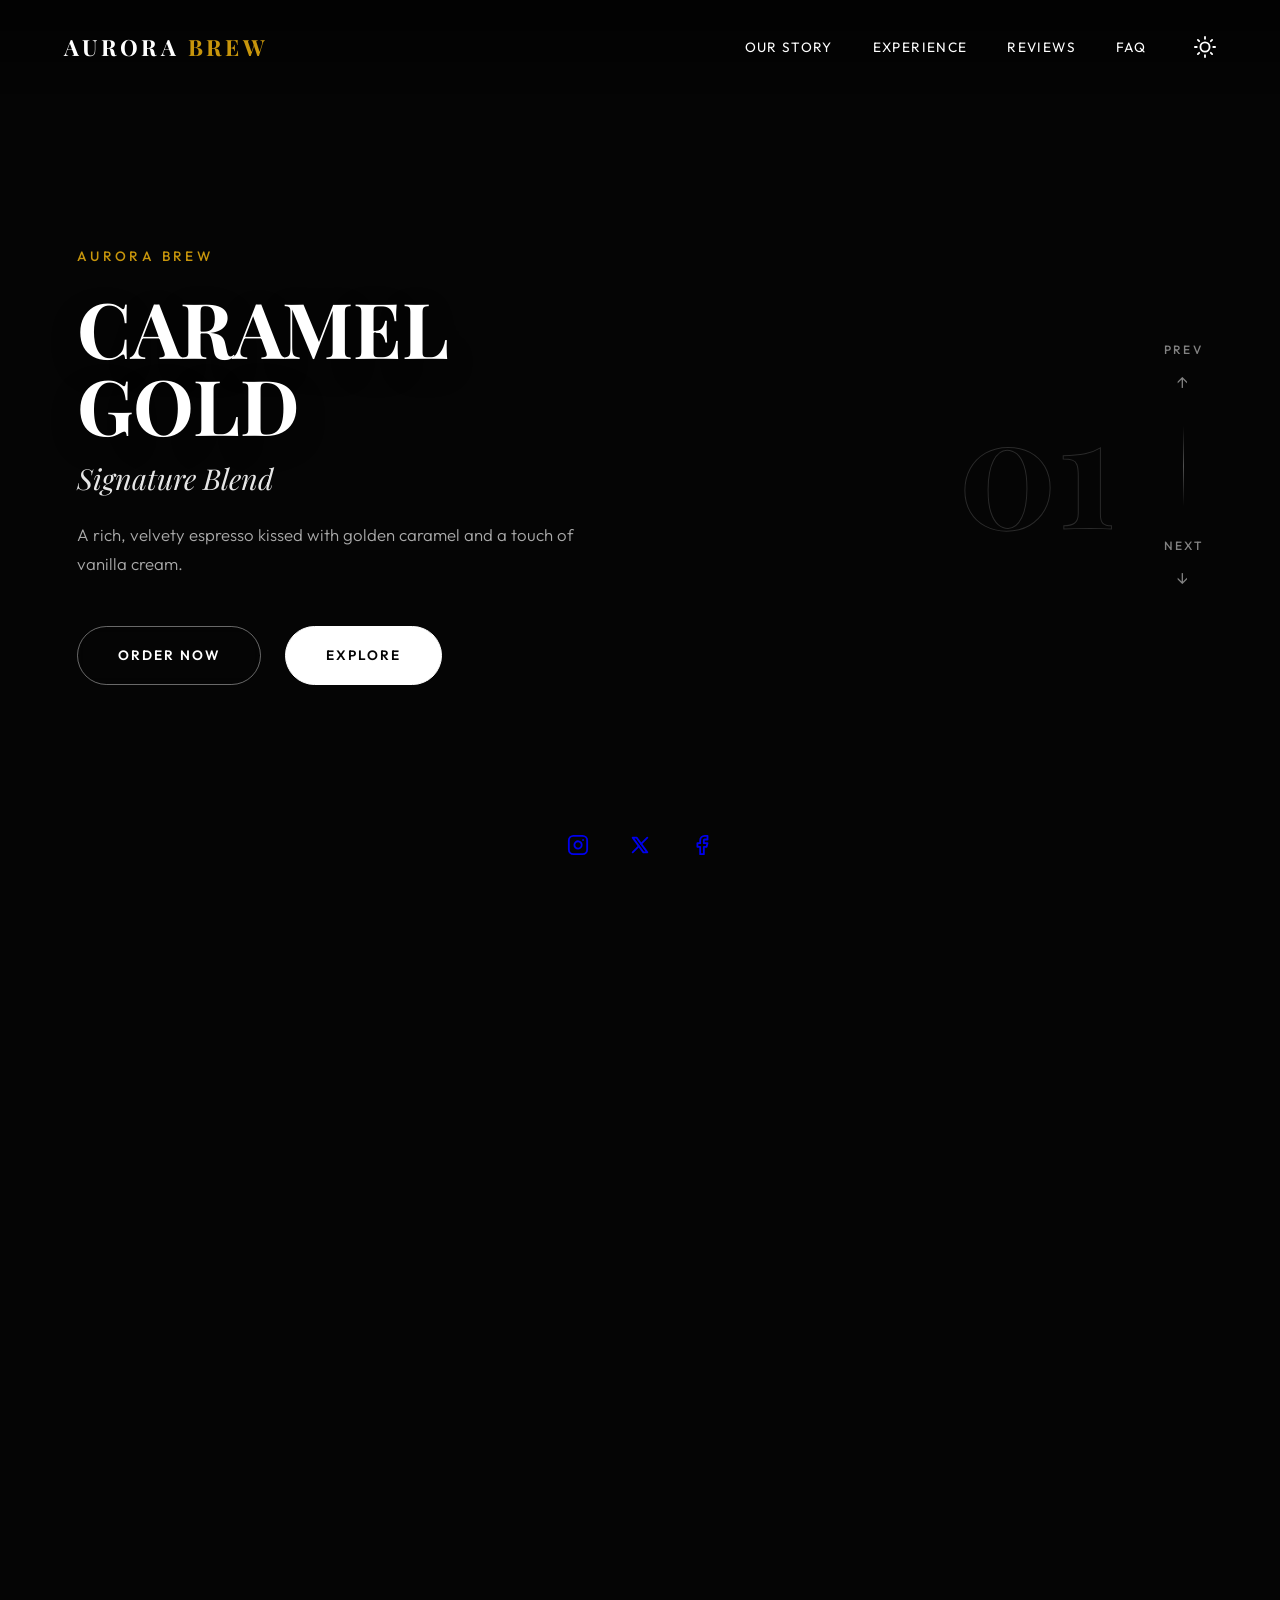
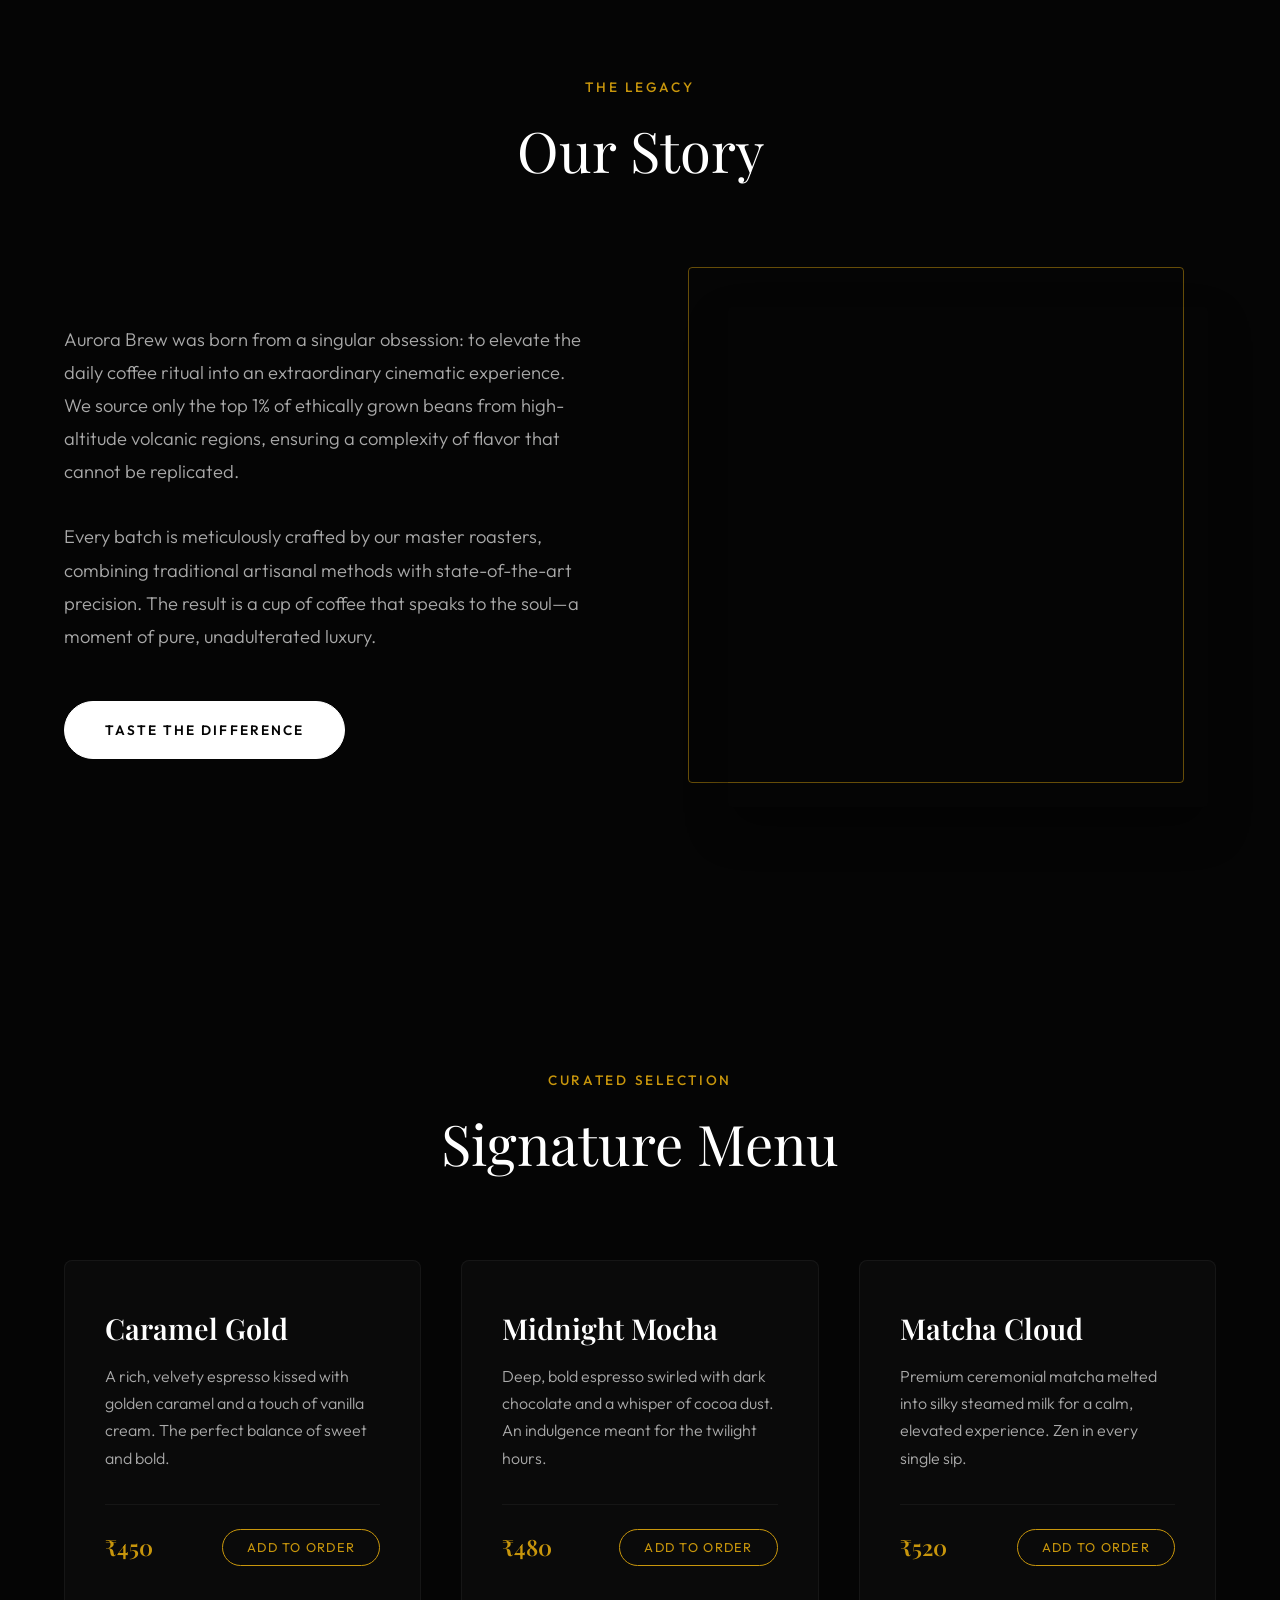
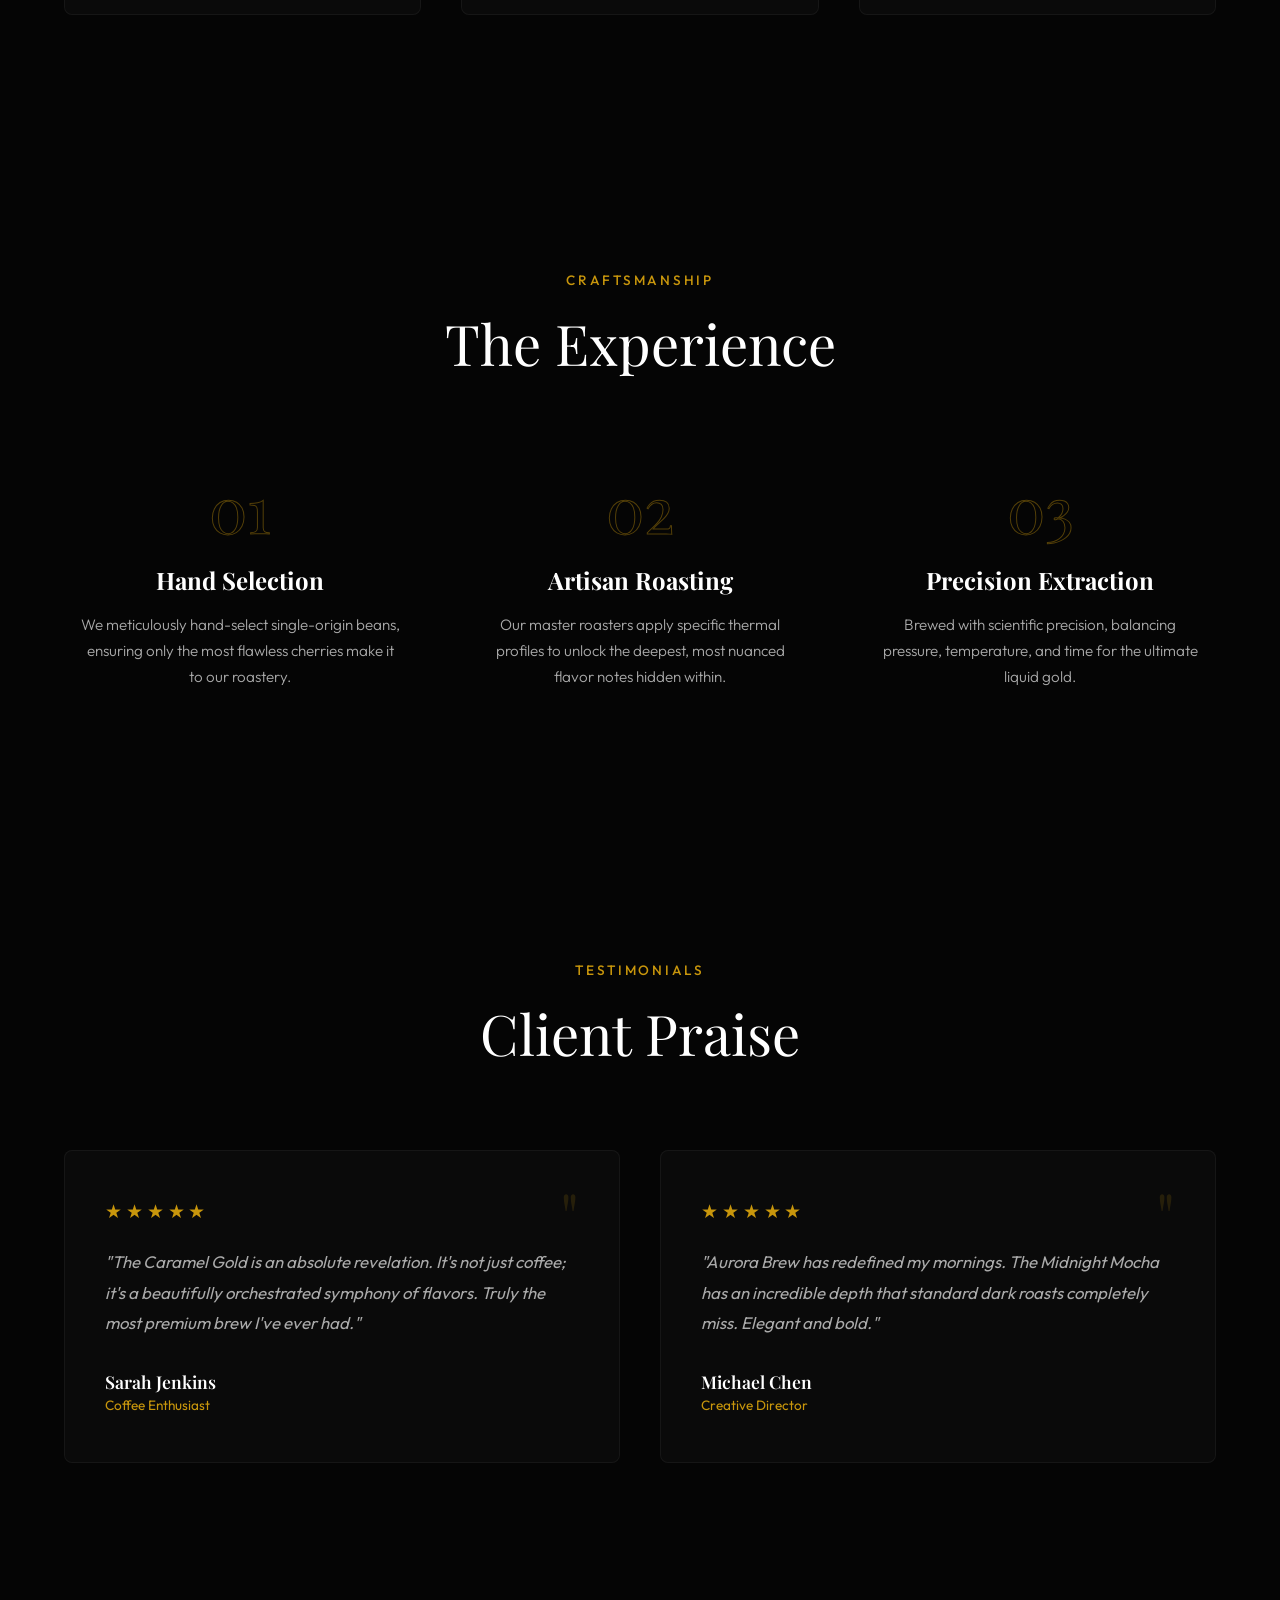
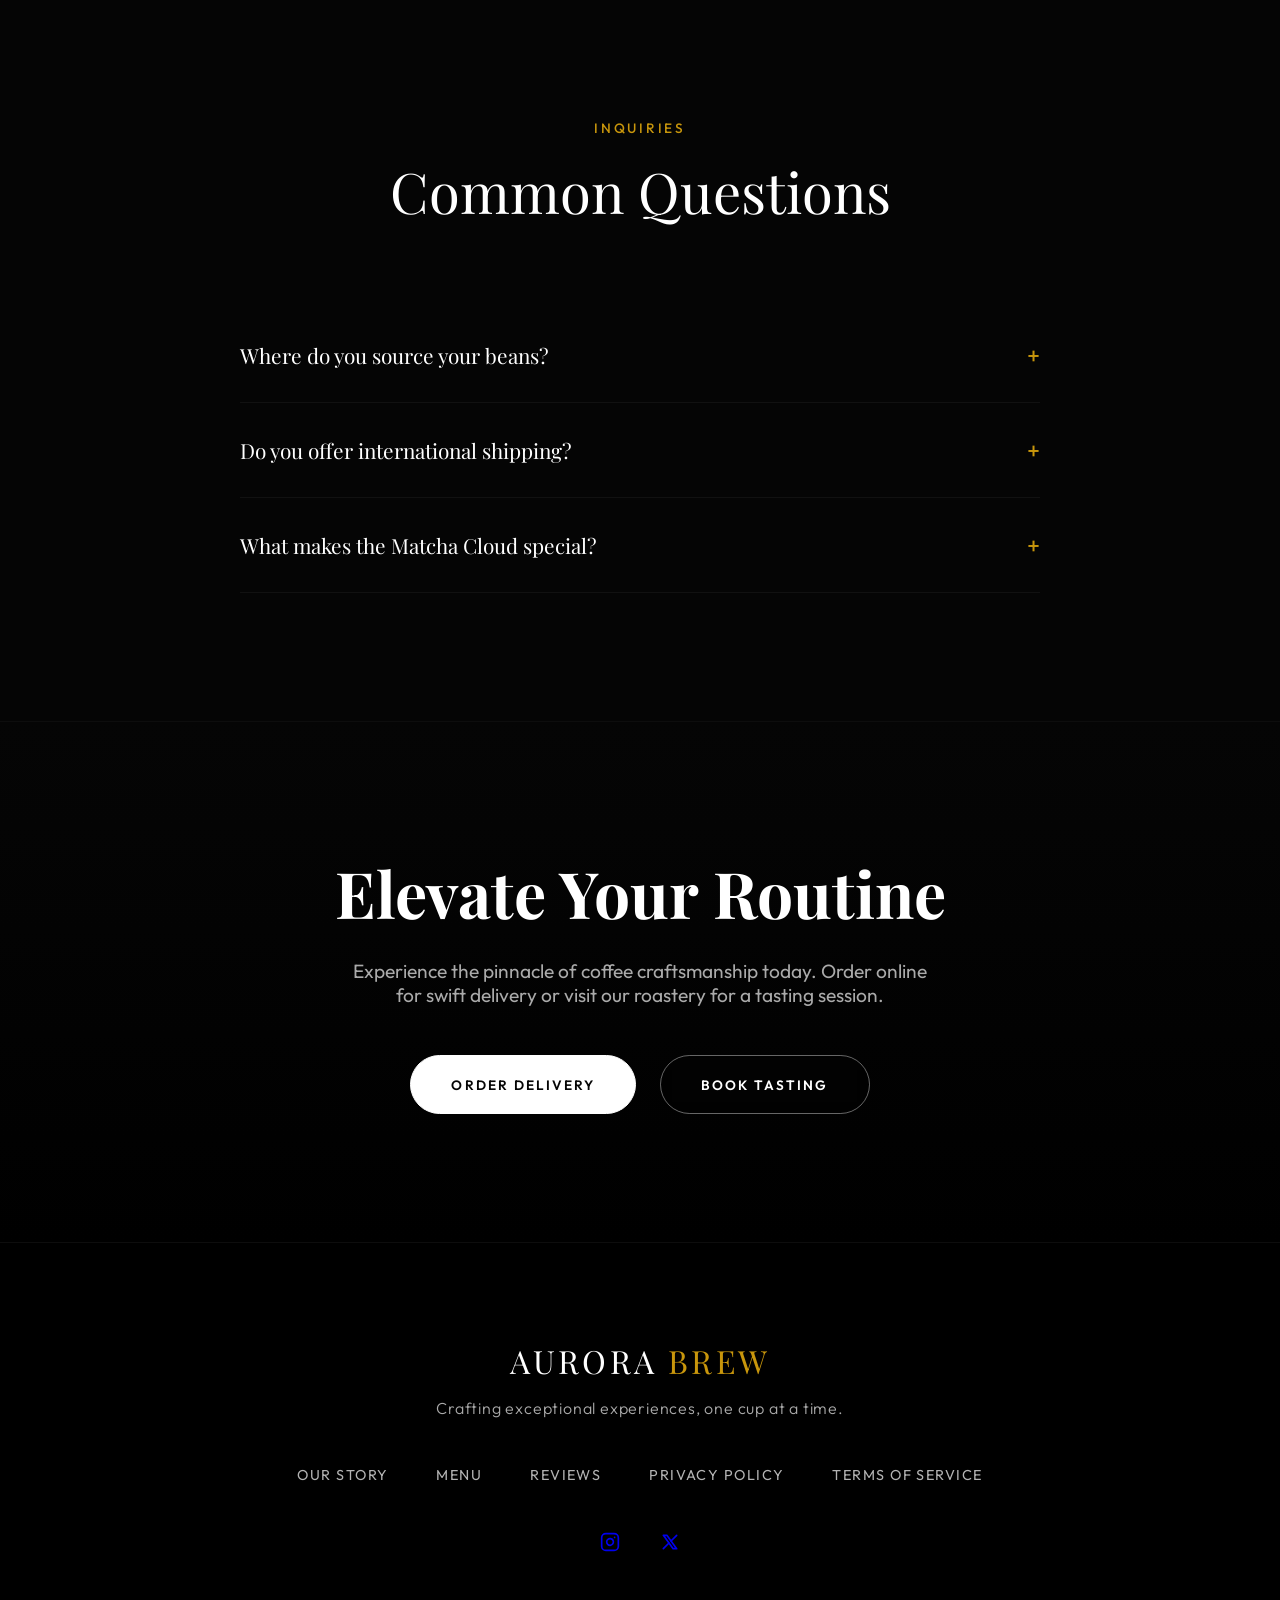
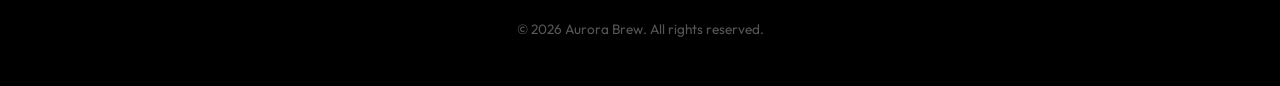
==== Coffie-shop/index.html @ 80d892c2 "Added logo to navbar" ====
<!DOCTYPE html>
<html lang="en">

<head>
    <meta charset="UTF-8">
    <meta name="viewport" content="width=device-width, initial-scale=1.0">
    <title>Aurora Brew | Premium Coffee Experience</title>
    <!-- Modern Premium Fonts -->
    <link
        href="https://fonts.googleapis.com/css2?family=Outfit:wght@300;400;500;600&family=Playfair+Display:ital,wght@0,400;0,600;0,700;1,400&display=swap"
        rel="stylesheet">

    <style>
        :root {
            --gold: #C8960C;
            --gold-light: #E6B94A;
            --gold-gradient: linear-gradient(135deg, var(--gold-light), var(--gold));
            --bg-dark: #050505;
            --bg-card: #0a0a0a;
            --text-main: #ffffff;
            --text-muted: #aaaaaa;
            --font-heading: 'Playfair Display', serif;
            --font-body: 'Outfit', sans-serif;
            --glass-bg: rgba(10, 10, 10, 0.6);
            --glass-border: rgba(255, 255, 255, 0.05);
        }

        body.light-mode {
            --bg-dark: #fafafa;
            --bg-card: #ffffff;
            --text-main: #111111;
            --text-muted: #555555;
            --glass-bg: rgba(255, 255, 255, 0.8);
            --glass-border: rgba(0, 0, 0, 0.05);
        }

        * {
            margin: 0;
            padding: 0;
            box-sizing: border-box;
        }

        html {
            scroll-behavior: smooth;
        }

        body {
            background-color: var(--bg-dark);
            color: var(--text-main);
            font-family: var(--font-body);
            overflow-x: hidden;
            transition: background-color 0.5s ease, color 0.5s ease;
        }

        ::selection {
            background: var(--gold);
            color: #000;
        }

        /* Preloader */
        #preloader {
            position: fixed;
            inset: 0;
            background: var(--bg-dark);
            z-index: 9999;
            display: flex;
            align-items: center;
            justify-content: center;
            flex-direction: column;
            transition: opacity 0.8s ease, visibility 0.8s;
        }

        #preloader.hide {
            opacity: 0;
            visibility: hidden;
        }

        .loader-brand {
            font-family: var(--font-heading);
            font-size: 2.5rem;
            letter-spacing: 0.2em;
            margin-bottom: 2rem;
            color: var(--text-main);
            text-transform: uppercase;
        }

        .loader-brand span {
            color: var(--gold);
        }

        .loader-bar-container {
            width: 250px;
            height: 2px;
            background: rgba(255, 255, 255, 0.1);
            border-radius: 2px;
            overflow: hidden;
        }

        body.light-mode .loader-bar-container {
            background: rgba(0, 0, 0, 0.1);
        }

        #loader-bar {
            height: 100%;
            width: 0%;
            background: var(--gold-gradient);
            transition: width 0.1s linear;
        }

        #loader-text {
            margin-top: 1.5rem;
            font-size: 0.85rem;
            color: var(--text-muted);
            letter-spacing: 0.1em;
            text-transform: uppercase;
            font-weight: 500;
        }

        /* Navbar */
        .navbar {
            position: fixed;
            top: 0;
            left: 0;
            width: 100%;
            display: flex;
            justify-content: space-between;
            align-items: center;
            padding: 2rem 5%;
            z-index: 100;
            background: linear-gradient(to bottom, rgba(0, 0, 0, 0.6), transparent);
            transition: all 0.4s ease;
        }

        .navbar.scrolled {
            background: var(--glass-bg);
            backdrop-filter: blur(12px);
            -webkit-backdrop-filter: blur(12px);
            padding: 1.2rem 5%;
            border-bottom: 1px solid var(--glass-border);
        }

        .nav-brand {
            font-family: var(--font-heading);
            font-weight: 700;
            font-size: 1.4rem;
            letter-spacing: 0.15em;
            color: var(--text-main);
            text-decoration: none;
        }

        .nav-brand span {
            color: var(--gold);
        }

        .nav-right {
            display: flex;
            align-items: center;
            gap: 3rem;
        }

        .nav-links {
            display: flex;
            gap: 2.5rem;
        }

        .nav-links a {
            color: var(--text-main);
            text-decoration: none;
            font-size: 0.85rem;
            font-weight: 400;
            letter-spacing: 0.1em;
            position: relative;
            text-transform: uppercase;
            transition: color 0.3s ease;
        }

        .nav-links a:hover,
        .nav-links a.active {
            color: var(--gold);
        }

        .nav-links a.active::after {
            content: '';
            position: absolute;
            bottom: -6px;
            left: 0;
            width: 100%;
            height: 1px;
            background: var(--gold);
            transform: scaleX(1);
            transform-origin: left;
        }

        .theme-toggle {
            background: none;
            border: none;
            color: var(--text-main);
            cursor: pointer;
            display: flex;
            align-items: center;
            justify-content: center;
            transition: color 0.3s ease;
        }

        .theme-toggle:hover {
            color: var(--gold);
        }

        /* Hero Section */
        #hero-container {
            height: 350vh;
            position: relative;
        }

        .sticky-hero {
            position: sticky;
            top: 0;
            height: 100vh;
            width: 100vw;
            overflow: hidden;
            background: var(--bg-dark);
        }

        #hero-canvas {
            position: absolute;
            top: 0;
            left: 0;
            width: 100%;
            height: 100%;
            object-fit: cover;
            z-index: 1;
            opacity: 0.8;
            transition: opacity 0.5s ease;
        }

        body.light-mode #hero-canvas {
            opacity: 0.9;
            mix-blend-mode: multiply;
        }

        .hero-overlay {
            position: absolute;
            inset: 0;
            z-index: 2;
            display: flex;
            justify-content: space-between;
            padding: 0 6%;
            pointer-events: none;
        }

        .hero-overlay>* {
            pointer-events: auto;
        }

        /* Hero Text (Left) */
        .hero-left {
            display: flex;
            flex-direction: column;
            justify-content: center;
            max-width: 500px;
            transition: opacity 0.5s ease, transform 0.5s ease;
            margin-top: 2rem;
        }

        .hero-left.fade-out {
            opacity: 0;
            transform: translateX(-20px);
        }

        .brand-small {
            font-family: var(--font-body);
            font-size: 0.85rem;
            font-weight: 500;
            letter-spacing: 0.25em;
            color: var(--gold);
            margin-bottom: 1.5rem;
            text-transform: uppercase;
        }

        .hero-left h1 {
            font-family: var(--font-heading);
            font-size: clamp(2.4rem, 6vw, 5rem);
            font-weight: 700;
            line-height: 1;
            margin: 0 0 1rem 0;
            text-transform: uppercase;
            color: var(--text-main);
            text-shadow: 0 10px 30px rgba(0, 0, 0, 0.3);
        }

        .hero-left h3 {
            font-family: var(--font-heading);
            font-style: italic;
            font-size: clamp(1rem, 3.2vw, 1.8rem);
            font-weight: 400;
            color: var(--text-main);
            opacity: 0.9;
            margin: 0 0 1.5rem 0;
        }

        .hero-left p {
            font-size: 1.05rem;
            line-height: 1.7;
            color: var(--text-muted);
            margin: 0 0 3rem 0;
            font-weight: 300;
        }

        .cta-group {
            display: flex;
            gap: 1.5rem;
        }

        .btn {
            padding: 1.2rem 2.5rem;
            border-radius: 50px;
            font-family: var(--font-body);
            font-weight: 600;
            font-size: 0.85rem;
            letter-spacing: 0.15em;
            cursor: pointer;
            transition: all 0.4s cubic-bezier(0.165, 0.84, 0.44, 1);
            text-transform: uppercase;
            text-decoration: none;
            display: inline-block;
            text-align: center;
        }

        .btn-primary {
            background: transparent;
            color: var(--text-main);
            border: 1px solid rgba(255, 255, 255, 0.4);
            backdrop-filter: blur(5px);
        }

        body.light-mode .btn-primary {
            border-color: rgba(0, 0, 0, 0.4);
        }

        .btn-primary:hover {
            background: var(--text-main);
            color: var(--bg-dark);
            transform: translateY(-3px);
            box-shadow: 0 10px 20px rgba(0, 0, 0, 0.1);
        }

        .btn-secondary {
            background: var(--text-main);
            color: var(--bg-dark);
            border: 1px solid var(--text-main);
        }

        .btn-secondary:hover {
            background: var(--gold);
            color: #fff;
            border-color: var(--gold);
            transform: translateY(-3px);
            box-shadow: 0 10px 20px rgba(200, 150, 12, 0.3);
        }

        /* Hero Navigation (Right) */
        .hero-right {
            display: flex;
            align-items: center;
            gap: 3rem;
            margin-top: 2rem;
        }

        .nav-number {
            font-family: var(--font-heading);
            font-size: clamp(3rem, 12vw, 12rem);
            font-weight: 700;
            color: transparent;
            -webkit-text-stroke: 1px rgba(255, 255, 255, 0.15);
            transition: opacity 0.5s ease, transform 0.5s ease;
            line-height: 1;
        }

        body.light-mode .nav-number {
            -webkit-text-stroke: 1px rgba(0, 0, 0, 0.1);
        }

        .nav-number.fade-out {
            opacity: 0;
            transform: translateY(-20px);
        }

        .nav-controls {
            display: flex;
            flex-direction: column;
            align-items: center;
            gap: 2rem;
            position: relative;
        }

        .nav-btn {
            background: transparent;
            border: none;
            color: var(--text-main);
            font-family: var(--font-body);
            font-size: 0.75rem;
            font-weight: 500;
            letter-spacing: 0.2em;
            cursor: pointer;
            display: flex;
            flex-direction: column;
            align-items: center;
            gap: 0.8rem;
            transition: all 0.3s;
            opacity: 0.5;
            text-transform: uppercase;
        }

        .nav-btn:hover {
            color: var(--gold);
            opacity: 1;
            transform: scale(1.05);
        }

        .nav-btn span {
            font-size: 1.2rem;
            font-weight: 300;
        }

        .nav-divider {
            width: 1px;
            height: 80px;
            background: linear-gradient(to bottom, transparent, rgba(255, 255, 255, 0.3), transparent);
        }

        body.light-mode .nav-divider {
            background: linear-gradient(to bottom, transparent, rgba(0, 0, 0, 0.2), transparent);
        }

        #variant-loader {
            position: absolute;
            right: -40px;
            top: 50%;
            transform: translateY(-50%);
            display: none;
        }

        .spinner {
            width: 18px;
            height: 18px;
            border: 2px solid rgba(200, 150, 12, 0.2);
            border-top-color: var(--gold);
            border-radius: 50%;
            animation: spin 0.8s linear infinite;
        }

        @keyframes spin {
            100% {
                transform: rotate(360deg);
            }
        }

        /* Social Icons (Bottom) */
        .hero-bottom {
            position: absolute;
            bottom: 2.5rem;
            left: 50%;
            transform: translateX(-50%);
            display: flex;
            gap: 2.5rem;
        }

        .social-icons a {
            color: var(--text-main);
            opacity: 0.4;
            transition: all 0.3s ease;
            display: flex;
            align-items: center;
            justify-content: center;
        }

        .social-icons a:hover {
            color: var(--gold);
            opacity: 1;
            transform: translateY(-3px);
        }

        /* Below Hero Sections */
        .section {
            padding: 8rem 5%;
            max-width: 1400px;
            margin: 0 auto;
            position: relative;
        }

        .section-header {
            text-align: center;
            margin-bottom: 5rem;
        }

        .section-subtitle {
            font-size: 0.85rem;
            color: var(--gold);
            letter-spacing: 0.2em;
            text-transform: uppercase;
            margin-bottom: 1rem;
            font-weight: 500;
        }

        .section-title {
            font-family: var(--font-heading);
            font-size: 3.5rem;
            color: var(--text-main);
            font-weight: 400;
        }

        /* Animations */
        .animate-up {
            opacity: 0;
            transform: translateY(40px);
            transition: opacity 0.8s cubic-bezier(0.165, 0.84, 0.44, 1), transform 0.8s cubic-bezier(0.165, 0.84, 0.44, 1);
        }

        .animate-up.visible {
            opacity: 1;
            transform: translateY(0);
        }

        .delay-1 {
            transition-delay: 0.1s;
        }

        .delay-2 {
            transition-delay: 0.2s;
        }

        .delay-3 {
            transition-delay: 0.3s;
        }

        /* Our Story */
        .story-container {
            display: grid;
            grid-template-columns: 1fr 1fr;
            gap: 6rem;
            align-items: center;
        }

        .story-text p {
            font-size: 1.15rem;
            line-height: 1.8;
            color: var(--text-muted);
            margin-bottom: 2rem;
            font-weight: 300;
        }

        .story-image-wrap {
            position: relative;
            border-radius: 4px;
            padding: 1.5rem;
        }

        .story-image-wrap::before {
            content: '';
            position: absolute;
            top: 0;
            left: 0;
            right: 2rem;
            bottom: 2rem;
            border: 1px solid var(--gold);
            border-radius: 4px;
            z-index: 0;
            opacity: 0.5;
        }

        .story-image {
            width: 100%;
            height: 500px;
            background: url('https://images.unsplash.com/photo-1497935586351-b67a49e012bf?ixlib=rb-4.0.3&auto=format&fit=crop&w=800&q=80') center/cover;
            border-radius: 4px;
            position: relative;
            z-index: 1;
            box-shadow: 0 20px 40px rgba(0, 0, 0, 0.4);
            transform: translate(1rem, 1rem);
        }

        /* Signature Menu */
        .menu-grid {
            display: grid;
            grid-template-columns: repeat(auto-fit, minmax(350px, 1fr));
            gap: 2.5rem;
        }

        .menu-card {
            background: var(--bg-card);
            padding: 3rem 2.5rem;
            border-radius: 8px;
            border: 1px solid var(--glass-border);
            transition: all 0.4s ease;
            position: relative;
            overflow: hidden;
        }

        .menu-card::before {
            content: '';
            position: absolute;
            top: 0;
            left: 0;
            width: 100%;
            height: 3px;
            background: var(--gold-gradient);
            transform: scaleX(0);
            transform-origin: left;
            transition: transform 0.4s ease;
        }

        .menu-card:hover {
            transform: translateY(-10px);
            box-shadow: 0 20px 40px rgba(0, 0, 0, 0.2);
            border-color: rgba(200, 150, 12, 0.2);
        }

        body.light-mode .menu-card:hover {
            box-shadow: 0 20px 40px rgba(0, 0, 0, 0.05);
        }

        .menu-card:hover::before {
            transform: scaleX(1);
        }

        .menu-name {
            font-family: var(--font-heading);
            font-size: 1.8rem;
            color: var(--text-main);
            margin-bottom: 1rem;
            font-weight: 600;
        }

        .menu-desc {
            font-size: 1rem;
            color: var(--text-muted);
            margin-bottom: 2rem;
            line-height: 1.7;
            font-weight: 300;
        }

        .menu-bottom {
            display: flex;
            justify-content: space-between;
            align-items: center;
            border-top: 1px solid var(--glass-border);
            padding-top: 1.5rem;
        }

        .menu-price {
            color: var(--gold);
            font-weight: 600;
            font-size: 1.4rem;
            font-family: var(--font-heading);
        }

        .btn-sm {
            background: transparent;
            border: 1px solid var(--gold);
            color: var(--gold);
            padding: 0.6rem 1.5rem;
            border-radius: 50px;
            cursor: pointer;
            transition: all 0.3s;
            font-family: var(--font-body);
            font-size: 0.8rem;
            text-transform: uppercase;
            letter-spacing: 0.1em;
        }

        .btn-sm:hover {
            background: var(--gold);
            color: #fff;
        }

        /* The Experience */
        .process-steps {
            display: grid;
            grid-template-columns: repeat(3, 1fr);
            gap: 3rem;
            position: relative;
        }

        .process-steps::after {
            content: '';
            position: absolute;
            top: 3rem;
            left: 10%;
            right: 10%;
            height: 1px;
            background: dashed 1px var(--glass-border);
            z-index: 0;
        }

        .step {
            text-align: center;
            position: relative;
            z-index: 1;
            background: var(--bg-dark);
            padding: 1rem;
        }

        .step-number {
            font-family: var(--font-heading);
            font-size: 4rem;
            color: transparent;
            -webkit-text-stroke: 1px var(--gold);
            opacity: 0.4;
            margin-bottom: 1.5rem;
            line-height: 1;
        }

        .step-title {
            font-family: var(--font-heading);
            font-size: 1.5rem;
            margin-bottom: 1rem;
            color: var(--text-main);
        }

        .step-desc {
            color: var(--text-muted);
            line-height: 1.7;
            font-size: 0.95rem;
            font-weight: 300;
        }

        /* Reviews */
        .reviews-grid {
            display: grid;
            grid-template-columns: repeat(auto-fit, minmax(300px, 1fr));
            gap: 2.5rem;
        }

        .review-card {
            background: var(--bg-card);
            padding: 3rem 2.5rem;
            border-radius: 8px;
            border: 1px solid var(--glass-border);
            position: relative;
        }

        .quote-icon {
            position: absolute;
            top: 2rem;
            right: 2.5rem;
            font-family: var(--font-heading);
            font-size: 4rem;
            color: var(--gold);
            opacity: 0.15;
            line-height: 1;
        }

        .stars {
            color: var(--gold);
            margin-bottom: 1.5rem;
            font-size: 1.2rem;
            letter-spacing: 0.2em;
        }

        .review-text {
            font-style: italic;
            color: var(--text-muted);
            margin-bottom: 2rem;
            line-height: 1.8;
            font-size: 1.05rem;
        }

        .review-author {
            font-family: var(--font-heading);
            font-weight: 600;
            font-size: 1.1rem;
            color: var(--text-main);
        }

        .review-role {
            font-size: 0.85rem;
            color: var(--gold);
            margin-top: 0.2rem;
        }

        /* FAQ */
        .faq-container {
            max-width: 800px;
            margin: 0 auto;
        }

        .faq-item {
            border-bottom: 1px solid var(--glass-border);
            padding: 2rem 0;
        }

        .faq-q {
            font-family: var(--font-heading);
            font-weight: 400;
            font-size: 1.3rem;
            cursor: pointer;
            display: flex;
            justify-content: space-between;
            align-items: center;
            color: var(--text-main);
            transition: color 0.3s;
        }

        .faq-q:hover {
            color: var(--gold);
        }

        .faq-q::after {
            content: '+';
            color: var(--gold);
            font-size: 1.5rem;
            font-family: var(--font-body);
            transition: transform 0.3s ease;
        }

        .faq-item.active .faq-q::after {
            transform: rotate(45deg);
        }

        .faq-a {
            color: var(--text-muted);
            line-height: 1.8;
            margin-top: 1.5rem;
            font-weight: 300;
            display: none;
            font-size: 1.05rem;
        }

        /* Final CTA */
        .final-cta {
            text-align: center;
            padding: 8rem 5%;
            background: linear-gradient(to bottom, var(--bg-dark), #000000);
            border-top: 1px solid var(--glass-border);
        }

        body.light-mode .final-cta {
            background: linear-gradient(to bottom, var(--bg-dark), #ebebeb);
        }

        .final-cta h2 {
            font-family: var(--font-heading);
            font-size: 4rem;
            margin-bottom: 1.5rem;
            color: var(--text-main);
        }

        .final-cta p {
            color: var(--text-muted);
            font-size: 1.2rem;
            margin-bottom: 3rem;
            max-width: 600px;
            margin-left: auto;
            margin-right: auto;
        }

        /* Footer */
        footer {
            background: #000000;
            padding: 6rem 5% 3rem;
            text-align: center;
            border-top: 1px solid var(--glass-border);
        }

        body.light-mode footer {
            background: #ffffff;
        }

        .footer-logo {
            font-family: var(--font-heading);
            font-size: 2rem;
            color: var(--text-main);
            margin-bottom: 1rem;
            letter-spacing: 0.1em;
            text-transform: uppercase;
        }

        .footer-logo span {
            color: var(--gold);
        }

        .footer-tagline {
            color: var(--text-muted);
            margin-bottom: 3rem;
            font-weight: 300;
            letter-spacing: 0.05em;
        }

        .footer-links {
            display: flex;
            justify-content: center;
            gap: 3rem;
            margin-bottom: 3rem;
            flex-wrap: wrap;
        }

        .footer-links a {
            color: var(--text-main);
            text-decoration: none;
            font-size: 0.9rem;
            opacity: 0.7;
            transition: all 0.3s;
            text-transform: uppercase;
            letter-spacing: 0.1em;
        }

        .footer-links a:hover {
            opacity: 1;
            color: var(--gold);
        }

        .copyright {
            color: var(--text-muted);
            font-size: 0.85rem;
            margin-top: 4rem;
            opacity: 0.5;
        }

        /* Mobile Responsive */
        @media (max-width: 1024px) {
            .hero-left h1 {
                font-size: 4rem;
            }

            .nav-number {
                font-size: 8rem;
            }

            .story-container {
                gap: 3rem;
            }

            .process-steps {
                grid-template-columns: 1fr;
                gap: 4rem;
            }

            .process-steps::after {
                display: none;
            }
        }

        @media (max-width: 768px) {
            .navbar {
                padding: 1.5rem 5%;
            }

            .nav-links {
                display: none;
            }

            /* Mobile nav toggle visibility */
            .menu-toggle {
                display: inline-flex;
            }

            .hero-overlay {
                flex-direction: column;
                justify-content: center;
                padding-top: 5rem;
            }

            .hero-left {
                margin-top: 0;
                text-align: center;
                align-items: center;
            }

            .hero-left h1 {
                font-size: 3rem;
            }

            .hero-left h3 {
                font-size: 1.4rem;
            }

            /* Move PREV/NEXT to bottom center on mobile */
            .hero-right {
                position: absolute;
                left: 50%;
                bottom: 3.5rem;
                top: auto;
                transform: translateX(-50%);
                flex-direction: column;
                gap: 0.6rem;
                align-items: center;
            }

            .nav-number {
                font-size: clamp(1.6rem, 8vw, 4rem);
            }

            .nav-divider {
                height: 18px;
                width: 40px;
            }

            .hero-bottom {
                display: none;
            }

            /* Hide social on hero mobile for space */

            .section {
                padding: 4rem 5%;
            }

            .section-title {
                font-size: 2.5rem;
            }

            .story-container {
                grid-template-columns: 1fr;
            }

            .story-image {
                height: 350px;
            }

            .final-cta h2 {
                font-size: 2.5rem;
            }

            /* Stack CTA buttons vertically on small screens */
            .cta-group {
                flex-direction: column;
                gap: 1rem;
                align-items: center;
            }

            .cta-group .btn {
                width: 100%;
                max-width: 320px;
            }

            /* Ensure nav controls are easier to tap */
            .nav-controls {
                flex-direction: row;
                gap: 1rem;
            }

            .nav-btn {
                padding: 0.8rem 1.2rem;
                border-radius: 12px;
                font-size: 0.85rem;
            }
        }

        /* Mobile nav styles (hidden by default) */
        .menu-toggle {
            display: none;
            background: none;
            border: none;
            cursor: pointer;
            color: var(--text-main);
        }

        .mobile-nav {
            position: fixed;
            top: 0;
            right: 0;
            bottom: 0;
            left: 0;
            background: rgba(0,0,0,0.9);
            z-index: 200;
            display: none;
            flex-direction: column;
            align-items: center;
            justify-content: center;
            gap: 1.5rem;
            padding: 2rem;
        }

        .mobile-nav.show {
            display: flex;
        }

        .mobile-nav a {
            color: var(--text-main);
            font-size: 1.2rem;
            text-transform: uppercase;
            letter-spacing: 0.12em;
            text-decoration: none;
        }
    </style>
</head>

<body>

    <!-- Preloader -->
    <div id="preloader">
        <h1 class="loader-brand">AURORA <span>BREW</span></h1>
        <div class="loader-bar-container">
            <div id="loader-bar"></div>
        </div>
        <div id="loader-text">Loading 0%</div>
    </div>

    <!-- Navbar -->
    <nav class="navbar">
        <a href="#" class="nav-brand">AURORA <span>BREW</span></a>
        <div class="nav-right">
            <div class="nav-links">
                <a href="#story">Our Story</a>
                <a href="#menu">Experience</a>
                <a href="#reviews">Reviews</a>
                <a href="#faq">FAQ</a>
            </div>
            <button id="menu-toggle" class="menu-toggle" aria-label="Open Menu">
                <svg viewBox="0 0 24 24" width="22" height="22" stroke="currentColor" stroke-width="2" fill="none" stroke-linecap="round" stroke-linejoin="round"><path d="M3 6h18M3 12h18M3 18h18"></path></svg>
            </button>
            <button id="theme-toggle" class="theme-toggle" aria-label="Toggle Theme">
                <!-- Sun Icon Default -->
                <svg viewBox="0 0 24 24" width="22" height="22" stroke="currentColor" stroke-width="2" fill="none"
                    stroke-linecap="round" stroke-linejoin="round">
                    <circle cx="12" cy="12" r="5"></circle>
                    <line x1="12" y1="1" x2="12" y2="3"></line>
                    <line x1="12" y1="21" x2="12" y2="23"></line>
                    <line x1="4.22" y1="4.22" x2="5.64" y2="5.64"></line>
                    <line x1="18.36" y1="18.36" x2="19.78" y2="19.78"></line>
                    <line x1="1" y1="12" x2="3" y2="12"></line>
                    <line x1="21" y1="12" x2="23" y2="12"></line>
                    <line x1="4.22" y1="19.78" x2="5.64" y2="18.36"></line>
                    <line x1="18.36" y1="5.64" x2="19.78" y2="4.22"></line>
                </svg>
            </button>
        </div>
    </nav>

    <div class="mobile-nav" id="mobile-nav" aria-hidden="true">
        <a href="#story">Our Story</a>
        <a href="#menu">Experience</a>
        <a href="#reviews">Reviews</a>
        <a href="#faq">FAQ</a>
        <button id="mobile-close" class="menu-toggle" aria-label="Close Menu">Close</button>
    </div>

    <!-- Hero Section -->
    <section id="hero-container">
        <div class="sticky-hero">
            <canvas id="hero-canvas"></canvas>

            <div class="hero-overlay">
                <!-- Left Side Content -->
                <div class="hero-left">
                    <div class="brand-small">Aurora Brew</div>
                    <h1 id="variant-name">CARAMEL GOLD</h1>
                    <h3 id="variant-subtitle">Signature Blend</h3>
                    <p id="variant-desc">A rich, velvety espresso kissed with golden caramel and a touch of vanilla
                        cream.</p>
                    <div class="cta-group">
                        <a href="#menu" class="btn btn-primary">Order Now</a>
                        <a href="#story" class="btn btn-secondary">Explore</a>
                    </div>
                </div>

                <!-- Right Side Navigation -->
                <div class="hero-right">
                    <div class="nav-number" id="variant-number">01</div>
                    <div class="nav-controls">
                        <button id="prev-btn" class="nav-btn">PREV <span>↑</span></button>
                        <div class="nav-divider"></div>
                        <button id="next-btn" class="nav-btn">NEXT <span>↓</span></button>

                        <div id="variant-loader">
                            <div class="spinner"></div>
                        </div>
                    </div>
                </div>

                <!-- Bottom Social Icons -->
                <div class="hero-bottom">
                    <a href="#" aria-label="Instagram">
                        <svg viewBox="0 0 24 24" width="22" height="22" stroke="currentColor" stroke-width="2"
                            fill="none" stroke-linecap="round" stroke-linejoin="round">
                            <rect x="2" y="2" width="20" height="20" rx="5" ry="5"></rect>
                            <path d="M16 11.37A4 4 0 1 1 12.63 8 4 4 0 0 1 16 11.37z"></path>
                            <line x1="17.5" y1="6.5" x2="17.51" y2="6.5"></line>
                        </svg>
                    </a>
                    <a href="#" aria-label="X (Twitter)">
                        <svg viewBox="0 0 24 24" width="22" height="22" stroke="currentColor" stroke-width="2"
                            fill="none" stroke-linecap="round" stroke-linejoin="round">
                            <path d="M4 4l11.733 16h4.267l-11.733 -16z"></path>
                            <path d="M4 20l6.768 -6.768m2.46 -2.46l6.772 -6.772"></path>
                        </svg>
                    </a>
                    <a href="#" aria-label="Facebook">
                        <svg viewBox="0 0 24 24" width="22" height="22" stroke="currentColor" stroke-width="2"
                            fill="none" stroke-linecap="round" stroke-linejoin="round">
                            <path d="M18 2h-3a5 5 0 0 0-5 5v3H7v4h3v8h4v-8h3l1-4h-4V7a1 1 0 0 1 1-1h3z"></path>
                        </svg>
                    </a>
                </div>
            </div>
        </div>
    </section>

    <!-- Our Story -->
    <section id="story" class="section">
        <div class="section-header animate-up">
            <div class="section-subtitle">The Legacy</div>
            <h2 class="section-title">Our Story</h2>
        </div>
        <div class="story-container">
            <div class="story-text animate-up delay-1">
                <p>Aurora Brew was born from a singular obsession: to elevate the daily coffee ritual into an
                    extraordinary cinematic experience. We source only the top 1% of ethically grown beans from
                    high-altitude volcanic regions, ensuring a complexity of flavor that cannot be replicated.</p>
                <p>Every batch is meticulously crafted by our master roasters, combining traditional artisanal methods
                    with state-of-the-art precision. The result is a cup of coffee that speaks to the soul—a moment of
                    pure, unadulterated luxury.</p>
                <a href="#menu" class="btn btn-secondary" style="margin-top: 1rem;">Taste The Difference</a>
            </div>
            <div class="story-image-wrap animate-up delay-2">
                <div class="story-image"></div>
            </div>
        </div>
    </section>

    <!-- Signature Menu -->
    <section id="menu" class="section">
        <div class="section-header animate-up">
            <div class="section-subtitle">Curated Selection</div>
            <h2 class="section-title">Signature Menu</h2>
        </div>
        <div class="menu-grid">
            <div class="menu-card animate-up delay-1">
                <div class="menu-name">Caramel Gold</div>
                <p class="menu-desc">A rich, velvety espresso kissed with golden caramel and a touch of vanilla cream.
                    The perfect balance of sweet and bold.</p>
                <div class="menu-bottom">
                    <span class="menu-price">₹450</span>
                    <button class="btn-sm">Add to Order</button>
                </div>
            </div>
            <div class="menu-card animate-up delay-2">
                <div class="menu-name">Midnight Mocha</div>
                <p class="menu-desc">Deep, bold espresso swirled with dark chocolate and a whisper of cocoa dust. An
                    indulgence meant for the twilight hours.</p>
                <div class="menu-bottom">
                    <span class="menu-price">₹480</span>
                    <button class="btn-sm">Add to Order</button>
                </div>
            </div>
            <div class="menu-card animate-up delay-3">
                <div class="menu-name">Matcha Cloud</div>
                <p class="menu-desc">Premium ceremonial matcha melted into silky steamed milk for a calm, elevated
                    experience. Zen in every single sip.</p>
                <div class="menu-bottom">
                    <span class="menu-price">₹520</span>
                    <button class="btn-sm">Add to Order</button>
                </div>
            </div>
        </div>
    </section>

    <!-- The Experience -->
    <section class="section">
        <div class="section-header animate-up">
            <div class="section-subtitle">Craftsmanship</div>
            <h2 class="section-title">The Experience</h2>
        </div>
        <div class="process-steps">
            <div class="step animate-up delay-1">
                <div class="step-number">01</div>
                <h3 class="step-title">Hand Selection</h3>
                <p class="step-desc">We meticulously hand-select single-origin beans, ensuring only the most flawless
                    cherries make it to our roastery.</p>
            </div>
            <div class="step animate-up delay-2">
                <div class="step-number">02</div>
                <h3 class="step-title">Artisan Roasting</h3>
                <p class="step-desc">Our master roasters apply specific thermal profiles to unlock the deepest, most
                    nuanced flavor notes hidden within.</p>
            </div>
            <div class="step animate-up delay-3">
                <div class="step-number">03</div>
                <h3 class="step-title">Precision Extraction</h3>
                <p class="step-desc">Brewed with scientific precision, balancing pressure, temperature, and time for the
                    ultimate liquid gold.</p>
            </div>
        </div>
    </section>

    <!-- Reviews -->
    <section id="reviews" class="section">
        <div class="section-header animate-up">
            <div class="section-subtitle">Testimonials</div>
            <h2 class="section-title">Client Praise</h2>
        </div>
        <div class="reviews-grid">
            <div class="review-card animate-up delay-1">
                <div class="quote-icon">"</div>
                <div class="stars">★★★★★</div>
                <p class="review-text">"The Caramel Gold is an absolute revelation. It's not just coffee; it's a
                    beautifully orchestrated symphony of flavors. Truly the most premium brew I've ever had."</p>
                <div class="review-author">Sarah Jenkins</div>
                <div class="review-role">Coffee Enthusiast</div>
            </div>
            <div class="review-card animate-up delay-2">
                <div class="quote-icon">"</div>
                <div class="stars">★★★★★</div>
                <p class="review-text">"Aurora Brew has redefined my mornings. The Midnight Mocha has an incredible
                    depth that standard dark roasts completely miss. Elegant and bold."</p>
                <div class="review-author">Michael Chen</div>
                <div class="review-role">Creative Director</div>
            </div>
        </div>
    </section>

    <!-- FAQ -->
    <section id="faq" class="section">
        <div class="section-header animate-up">
            <div class="section-subtitle">Inquiries</div>
            <h2 class="section-title">Common Questions</h2>
        </div>
        <div class="faq-container animate-up delay-1">
            <div class="faq-item">
                <div class="faq-q">Where do you source your beans?</div>
                <div class="faq-a">We source exclusively from high-altitude, sustainable farms in Colombia, Ethiopia,
                    and Guatemala. We maintain direct trade relationships to ensure ethical practices.</div>
            </div>
            <div class="faq-item">
                <div class="faq-q">Do you offer international shipping?</div>
                <div class="faq-a">Currently, our premium whole bean selections can be shipped worldwide. However, our
                    signature crafted drinks are only available at our flagship locations.</div>
            </div>
            <div class="faq-item">
                <div class="faq-q">What makes the Matcha Cloud special?</div>
                <div class="faq-a">We use authentic ceremonial grade matcha imported directly from Uji, Japan, known for
                    its vibrant color, umami flavor, and lack of bitterness.</div>
            </div>
        </div>
    </section>

    <!-- Final CTA -->
    <section class="final-cta">
        <div class="animate-up">
            <h2>Elevate Your Routine</h2>
            <p>Experience the pinnacle of coffee craftsmanship today. Order online for swift delivery or visit our
                roastery for a tasting session.</p>
            <div class="cta-group" style="justify-content: center; margin-top: 2rem;">
                <a href="#menu" class="btn btn-secondary">Order Delivery</a>
                <a href="#" class="btn btn-primary">Book Tasting</a>
            </div>
        </div>
    </section>

    <!-- Footer -->
    <footer>
        <div class="footer-logo">AURORA <span>BREW</span></div>
        <div class="footer-tagline">Crafting exceptional experiences, one cup at a time.</div>
        <div class="footer-links">
            <a href="#story">Our Story</a>
            <a href="#menu">Menu</a>
            <a href="#reviews">Reviews</a>
            <a href="#">Privacy Policy</a>
            <a href="#">Terms of Service</a>
        </div>
        <div class="hero-bottom" style="position: static; transform: none; margin: 2rem auto; justify-content: center;">
            <a href="#" aria-label="Instagram"><svg viewBox="0 0 24 24" width="20" height="20" stroke="currentColor"
                    stroke-width="2" fill="none" stroke-linecap="round" stroke-linejoin="round">
                    <rect x="2" y="2" width="20" height="20" rx="5" ry="5"></rect>
                    <path d="M16 11.37A4 4 0 1 1 12.63 8 4 4 0 0 1 16 11.37z"></path>
                    <line x1="17.5" y1="6.5" x2="17.51" y2="6.5"></line>
                </svg></a>
            <a href="#" aria-label="X (Twitter)"><svg viewBox="0 0 24 24" width="20" height="20" stroke="currentColor"
                    stroke-width="2" fill="none" stroke-linecap="round" stroke-linejoin="round">
                    <path d="M4 4l11.733 16h4.267l-11.733 -16z"></path>
                    <path d="M4 20l6.768 -6.768m2.46 -2.46l6.772 -6.772"></path>
                </svg></a>
        </div>
        <div class="copyright">
            &copy; 2026 Aurora Brew. All rights reserved.
        </div>
    </footer>

    <script>
        // --- Configuration ---
        const variants = [
            {
                name: "CARAMEL GOLD",
                subtitle: "Signature Blend",
                description: "A rich, velvety espresso kissed with golden caramel and a touch of vanilla cream.",
                baseUrl: "https://jeedwvolkfxsekfuvzbt.supabase.co/storage/v1/object/public/caramel-gold/",
                frames: 200
            },
            {
                name: "MIDNIGHT MOCHA",
                subtitle: "Dark Indulgence",
                description: "Deep, bold espresso swirled with dark chocolate and a whisper of cocoa dust.",
                baseUrl: "https://jeedwvolkfxsekfuvzbt.supabase.co/storage/v1/object/public/midnight-mocha/",
                frames: 200
            },
            {
                name: "MATCHA CLOUD",
                subtitle: "Zen Reserve",
                description: "Premium ceremonial matcha melted into silky steamed milk for a calm, elevated experience.",
                baseUrl: "https://jeedwvolkfxsekfuvzbt.supabase.co/storage/v1/object/public/matcha-cloud/",
                frames: 200
            }
        ];

        let currentIndex = 0;
        let images = [];
        let isInitialLoad = true;

        const canvas = document.getElementById('hero-canvas');
        const ctx = canvas.getContext('2d');

        // --- Canvas Setup ---
        function resizeCanvas() {
            const dpr = window.devicePixelRatio || 1;
            canvas.width = window.innerWidth * dpr;
            canvas.height = window.innerHeight * dpr;
            drawFrame(getScrollProgress());
        }
        window.addEventListener('resize', resizeCanvas);

        // --- Parallax Logic ---
        function getScrollProgress() {
            const hero = document.getElementById('hero-container');
            const scrollY = window.scrollY;
            const maxScroll = hero.scrollHeight - window.innerHeight;
            let progress = scrollY / maxScroll;
            return Math.max(0, Math.min(1, progress));
        }

        function drawFrame(progress) {
            if (images.length === 0) return;
            const frameIndex = Math.floor(progress * (variants[currentIndex].frames - 1));
            const img = images[frameIndex];

            if (img && img.complete && img.naturalWidth > 0) {
                const canvasRatio = canvas.width / canvas.height;
                const imgRatio = img.width / img.height;
                let drawWidth, drawHeight, offsetX, offsetY;

                if (canvasRatio > imgRatio) {
                    drawWidth = canvas.width;
                    drawHeight = canvas.width / imgRatio;
                    offsetX = 0;
                    offsetY = (canvas.height - drawHeight) / 2;
                } else {
                    drawHeight = canvas.height;
                    drawWidth = canvas.height * imgRatio;
                    offsetY = 0;
                    offsetX = (canvas.width - drawWidth) / 2;
                }

                ctx.clearRect(0, 0, canvas.width, canvas.height);
                ctx.drawImage(img, offsetX, offsetY, drawWidth, drawHeight);
            }
        }

        window.addEventListener('scroll', () => {
            requestAnimationFrame(() => {
                drawFrame(getScrollProgress());
            });
        });

        // --- Preloader & Variant Switching ---
        async function loadVariant(index) {
            const variant = variants[index];

            if (!isInitialLoad) {
                document.getElementById('variant-loader').style.display = 'block';
                document.querySelector('.hero-left').classList.add('fade-out');
                document.querySelector('.nav-number').classList.add('fade-out');
            }

            return new Promise((resolve) => {
                let loaded = 0;
                let tempImages = [];

                for (let i = 0; i < variant.frames; i++) {
                    const img = new Image();
                    img.decoding = 'async';
                    img.loading = 'eager';
                    const padded = i.toString().padStart(3, '0');
                    img.src = `${variant.baseUrl}frame_${padded}_delay-0.04s.webp`;

                    const onImageLoadOrError = () => {
                        loaded++;
                        if (isInitialLoad) {
                            const percent = Math.floor((loaded / variant.frames) * 100);
                            document.getElementById('loader-bar').style.width = `${percent}%`;
                            document.getElementById('loader-text').textContent = `Loading ${percent}%`;
                        }
                        if (loaded === variant.frames) {
                            images = tempImages;
                            resolve();
                        }
                    };

                    img.onload = onImageLoadOrError;
                    img.onerror = onImageLoadOrError;
                    tempImages.push(img);
                }
            }).then(() => {
                currentIndex = index;

                setTimeout(() => {
                    document.getElementById('variant-name').textContent = variant.name;
                    document.getElementById('variant-subtitle').textContent = variant.subtitle;
                    document.getElementById('variant-desc').textContent = variant.description;
                    document.getElementById('variant-number').textContent = '0' + (currentIndex + 1);

                    if (isInitialLoad) {
                        document.getElementById('preloader').classList.add('hide');
                        isInitialLoad = false;
                        resizeCanvas();
                    } else {
                        document.getElementById('variant-loader').style.display = 'none';
                        document.querySelector('.hero-left').classList.remove('fade-out');
                        document.querySelector('.nav-number').classList.remove('fade-out');
                        drawFrame(getScrollProgress());
                    }
                }, 300);
            });
        }

        // Initialize First Variant
        loadVariant(0);

        // --- Navigation Controls ---
        document.getElementById('prev-btn').addEventListener('click', () => {
            const newIdx = (currentIndex - 1 + variants.length) % variants.length;
            loadVariant(newIdx);
        });

        document.getElementById('next-btn').addEventListener('click', () => {
            const newIdx = (currentIndex + 1) % variants.length;
            loadVariant(newIdx);
        });

        // --- UI Interactions ---

        // Sticky Navbar
        const navbar = document.querySelector('.navbar');
        window.addEventListener('scroll', () => {
            if (window.scrollY > 50) {
                navbar.classList.add('scrolled');
            } else {
                navbar.classList.remove('scrolled');
            }
        });

        // Active Nav Links
        const sections = document.querySelectorAll('section');
        const navLinks = document.querySelectorAll('.nav-links a');

        window.addEventListener('scroll', () => {
            let current = '';
            sections.forEach(sec => {
                const sectionTop = sec.offsetTop;
                if (window.scrollY >= sectionTop - window.innerHeight / 3) {
                    current = sec.getAttribute('id');
                }
            });

            navLinks.forEach(link => {
                link.classList.remove('active');
                if (link.getAttribute('href') === `#${current}`) {
                    link.classList.add('active');
                }
            });
        });

        // Scroll Reveal Animations
        const observerOptions = {
            threshold: 0.1,
            rootMargin: "0px 0px -50px 0px"
        };
        const observer = new IntersectionObserver((entries) => {
            entries.forEach(entry => {
                if (entry.isIntersecting) {
                    entry.target.classList.add('visible');
                    observer.unobserve(entry.target);
                }
            });
        }, observerOptions);

        document.querySelectorAll('.animate-up').forEach(el => {
            observer.observe(el);
        });

        // FAQ Accordion
        document.querySelectorAll('.faq-item').forEach(item => {
            const q = item.querySelector('.faq-q');
            const a = item.querySelector('.faq-a');

            q.addEventListener('click', () => {
                const isActive = item.classList.contains('active');

                // Close all
                document.querySelectorAll('.faq-item').forEach(i => {
                    i.classList.remove('active');
                    i.querySelector('.faq-a').style.display = 'none';
                });

                // Open clicked if it wasn't active
                if (!isActive) {
                    item.classList.add('active');
                    a.style.display = 'block';
                }
            });
        });

        // Theme Toggle
        const themeToggle = document.getElementById('theme-toggle');
        const sunIcon = `<svg viewBox="0 0 24 24" width="22" height="22" stroke="currentColor" stroke-width="2" fill="none" stroke-linecap="round" stroke-linejoin="round"><circle cx="12" cy="12" r="5"></circle><line x1="12" y1="1" x2="12" y2="3"></line><line x1="12" y1="21" x2="12" y2="23"></line><line x1="4.22" y1="4.22" x2="5.64" y2="5.64"></line><line x1="18.36" y1="18.36" x2="19.78" y2="19.78"></line><line x1="1" y1="12" x2="3" y2="12"></line><line x1="21" y1="12" x2="23" y2="12"></line><line x1="4.22" y1="19.78" x2="5.64" y2="18.36"></line><line x1="18.36" y1="5.64" x2="19.78" y2="4.22"></line></svg>`;
        const moonIcon = `<svg viewBox="0 0 24 24" width="22" height="22" stroke="currentColor" stroke-width="2" fill="none" stroke-linecap="round" stroke-linejoin="round"><path d="M21 12.79A9 9 0 1 1 11.21 3 7 7 0 0 0 21 12.79z"></path></svg>`;

        themeToggle.addEventListener('click', () => {
            document.body.classList.toggle('light-mode');
            if (document.body.classList.contains('light-mode')) {
                themeToggle.innerHTML = moonIcon;
            } else {
                themeToggle.innerHTML = sunIcon;
            }
        });

        // Mobile menu toggle
        const menuToggleBtn = document.getElementById('menu-toggle');
        const mobileNav = document.getElementById('mobile-nav');
        const mobileClose = document.getElementById('mobile-close');

        if (menuToggleBtn && mobileNav) {
            menuToggleBtn.addEventListener('click', () => {
                mobileNav.classList.add('show');
                mobileNav.setAttribute('aria-hidden', 'false');
            });
        }

        if (mobileClose && mobileNav) {
            mobileClose.addEventListener('click', () => {
                mobileNav.classList.remove('show');
                mobileNav.setAttribute('aria-hidden', 'true');
            });
        }

        document.querySelectorAll('.mobile-nav a').forEach(link => {
            link.addEventListener('click', () => {
                if (mobileNav) {
                    mobileNav.classList.remove('show');
                    mobileNav.setAttribute('aria-hidden', 'true');
                }
            });
        });

        // Touch / swipe support for switching variants on mobile
        let touchStartX = 0;
        let touchStartY = 0;
        const swipeThreshold = 40; // px

        const heroSticky = document.querySelector('.sticky-hero') || document.getElementById('hero-container');
        if (heroSticky) {
            heroSticky.addEventListener('touchstart', (e) => {
                const t = e.changedTouches[0];
                touchStartX = t.clientX;
                touchStartY = t.clientY;
            }, {passive: true});

            heroSticky.addEventListener('touchend', (e) => {
                const t = e.changedTouches[0];
                const dx = t.clientX - touchStartX;
                const dy = t.clientY - touchStartY;

                if (Math.abs(dx) > Math.abs(dy) && Math.abs(dx) > swipeThreshold) {
                    if (dx < 0) {
                        document.getElementById('next-btn').click();
                    } else {
                        document.getElementById('prev-btn').click();
                    }
                }
            });
        }
    </script>
</body>

</html>
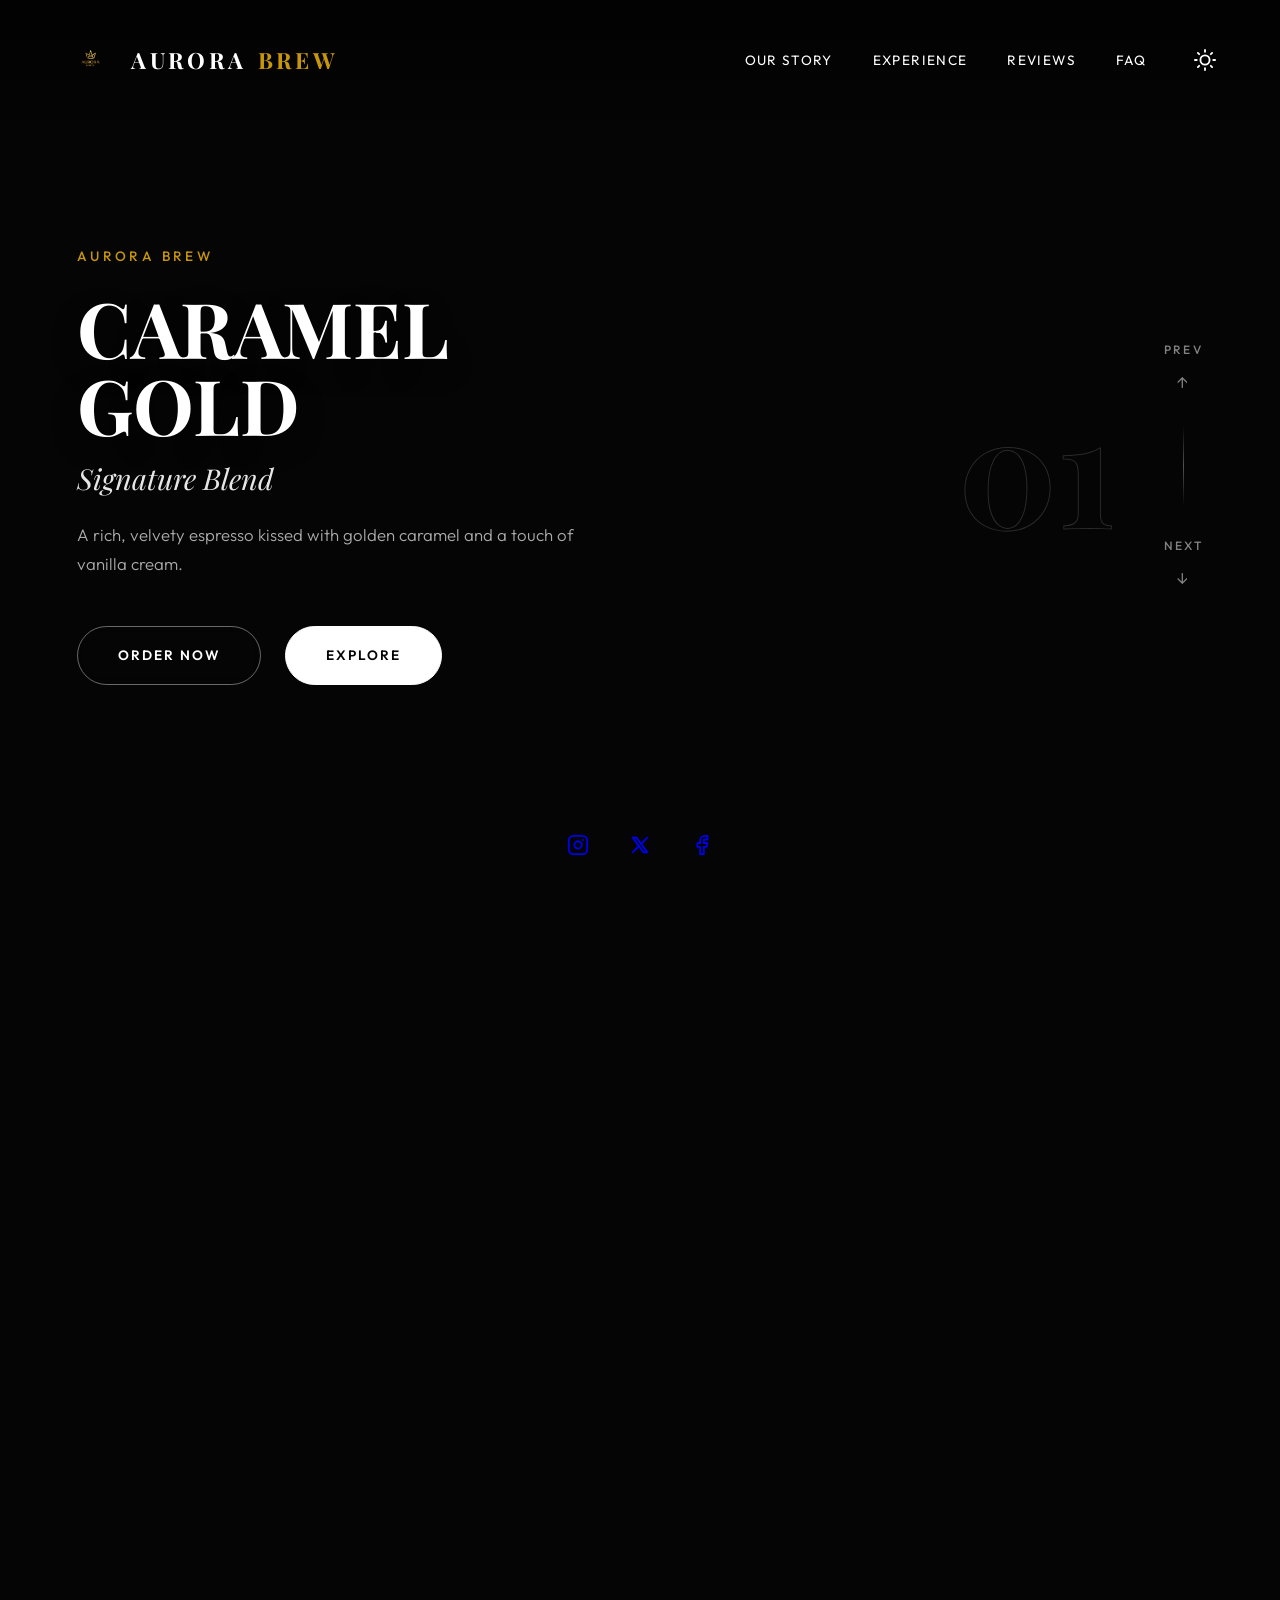
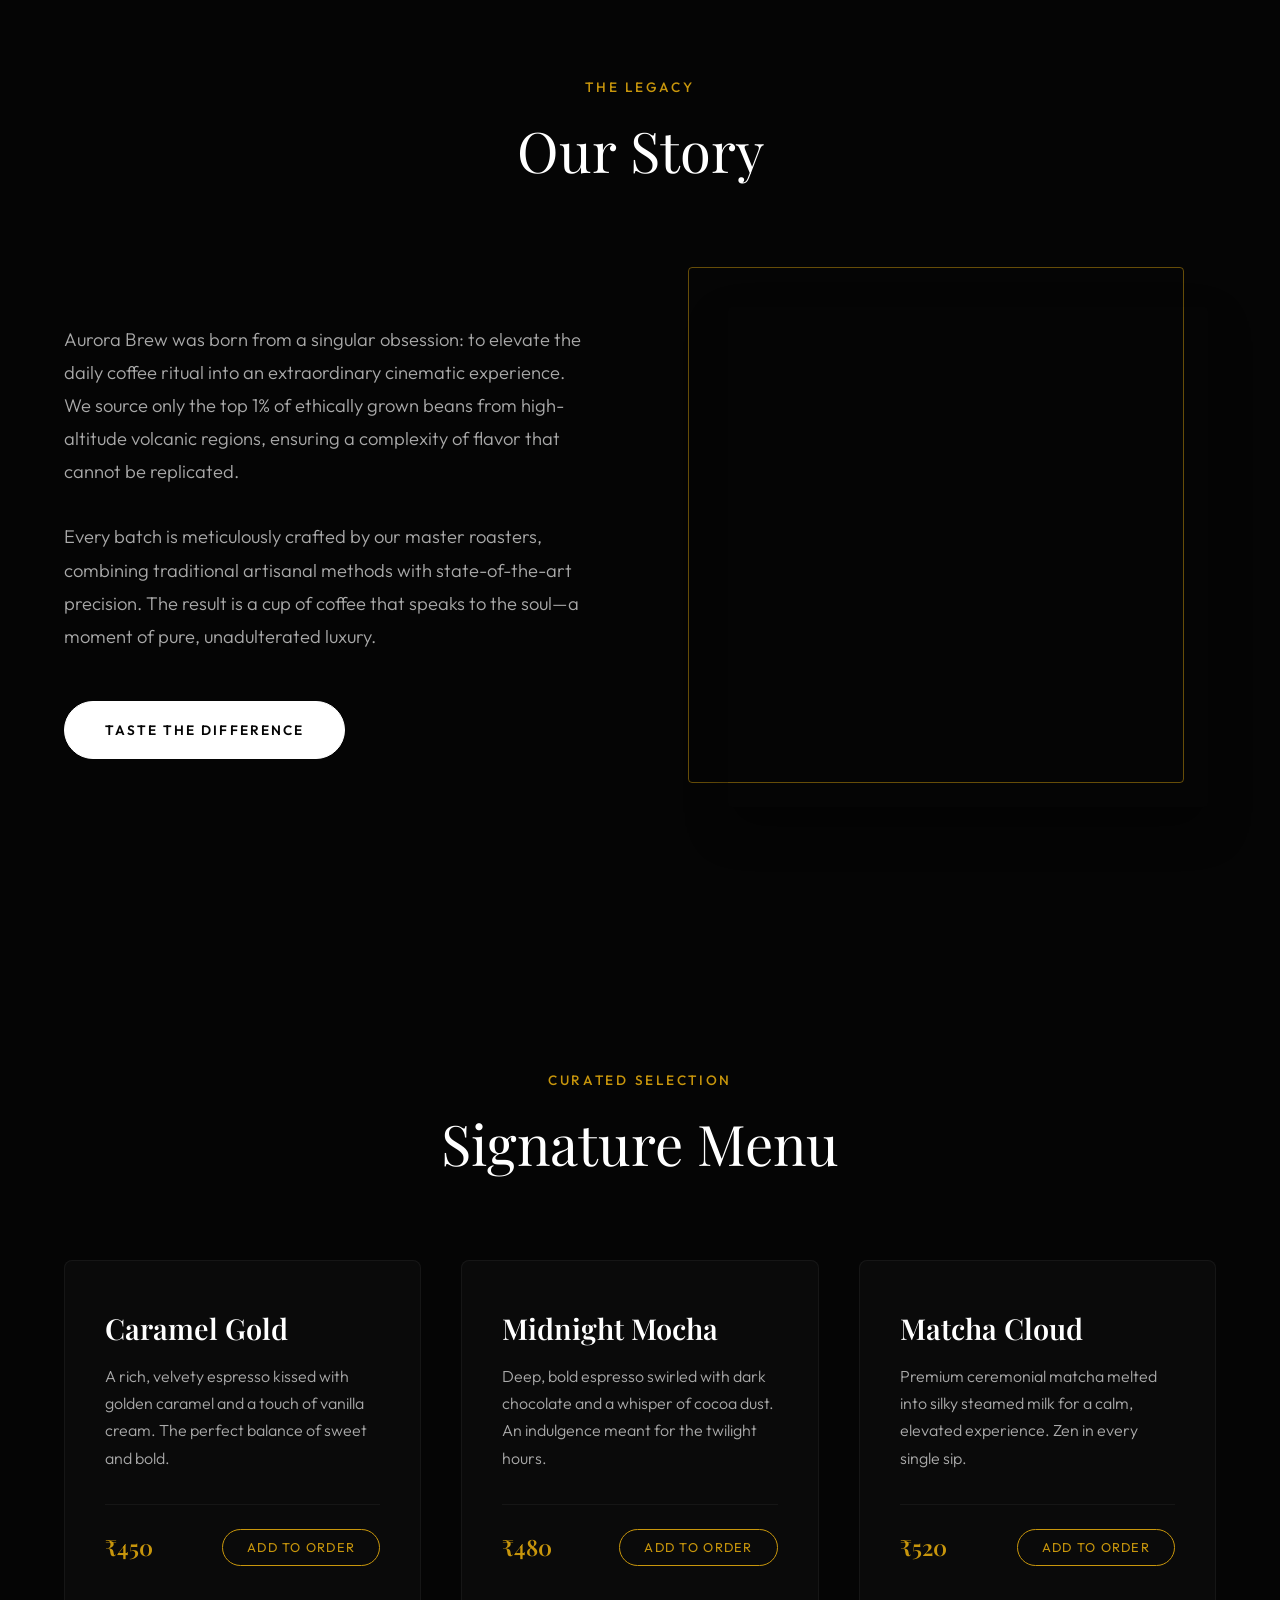
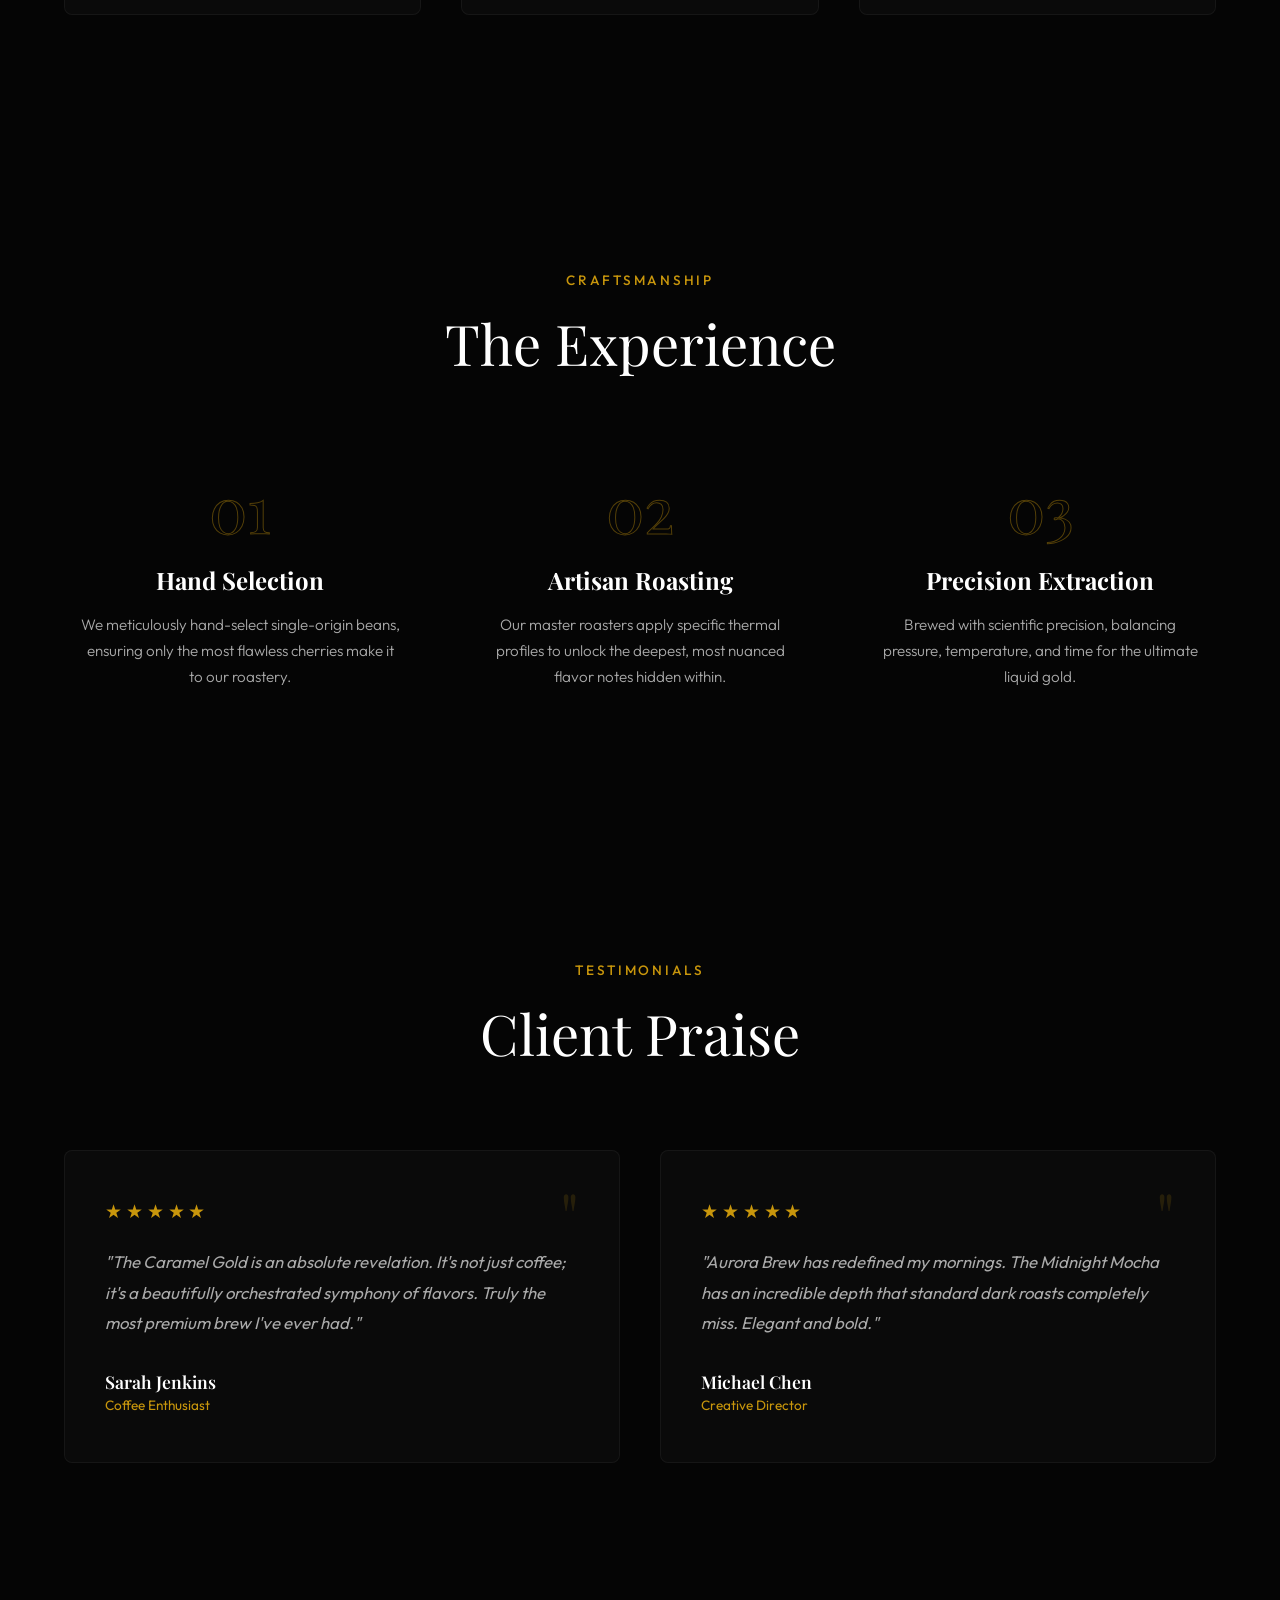
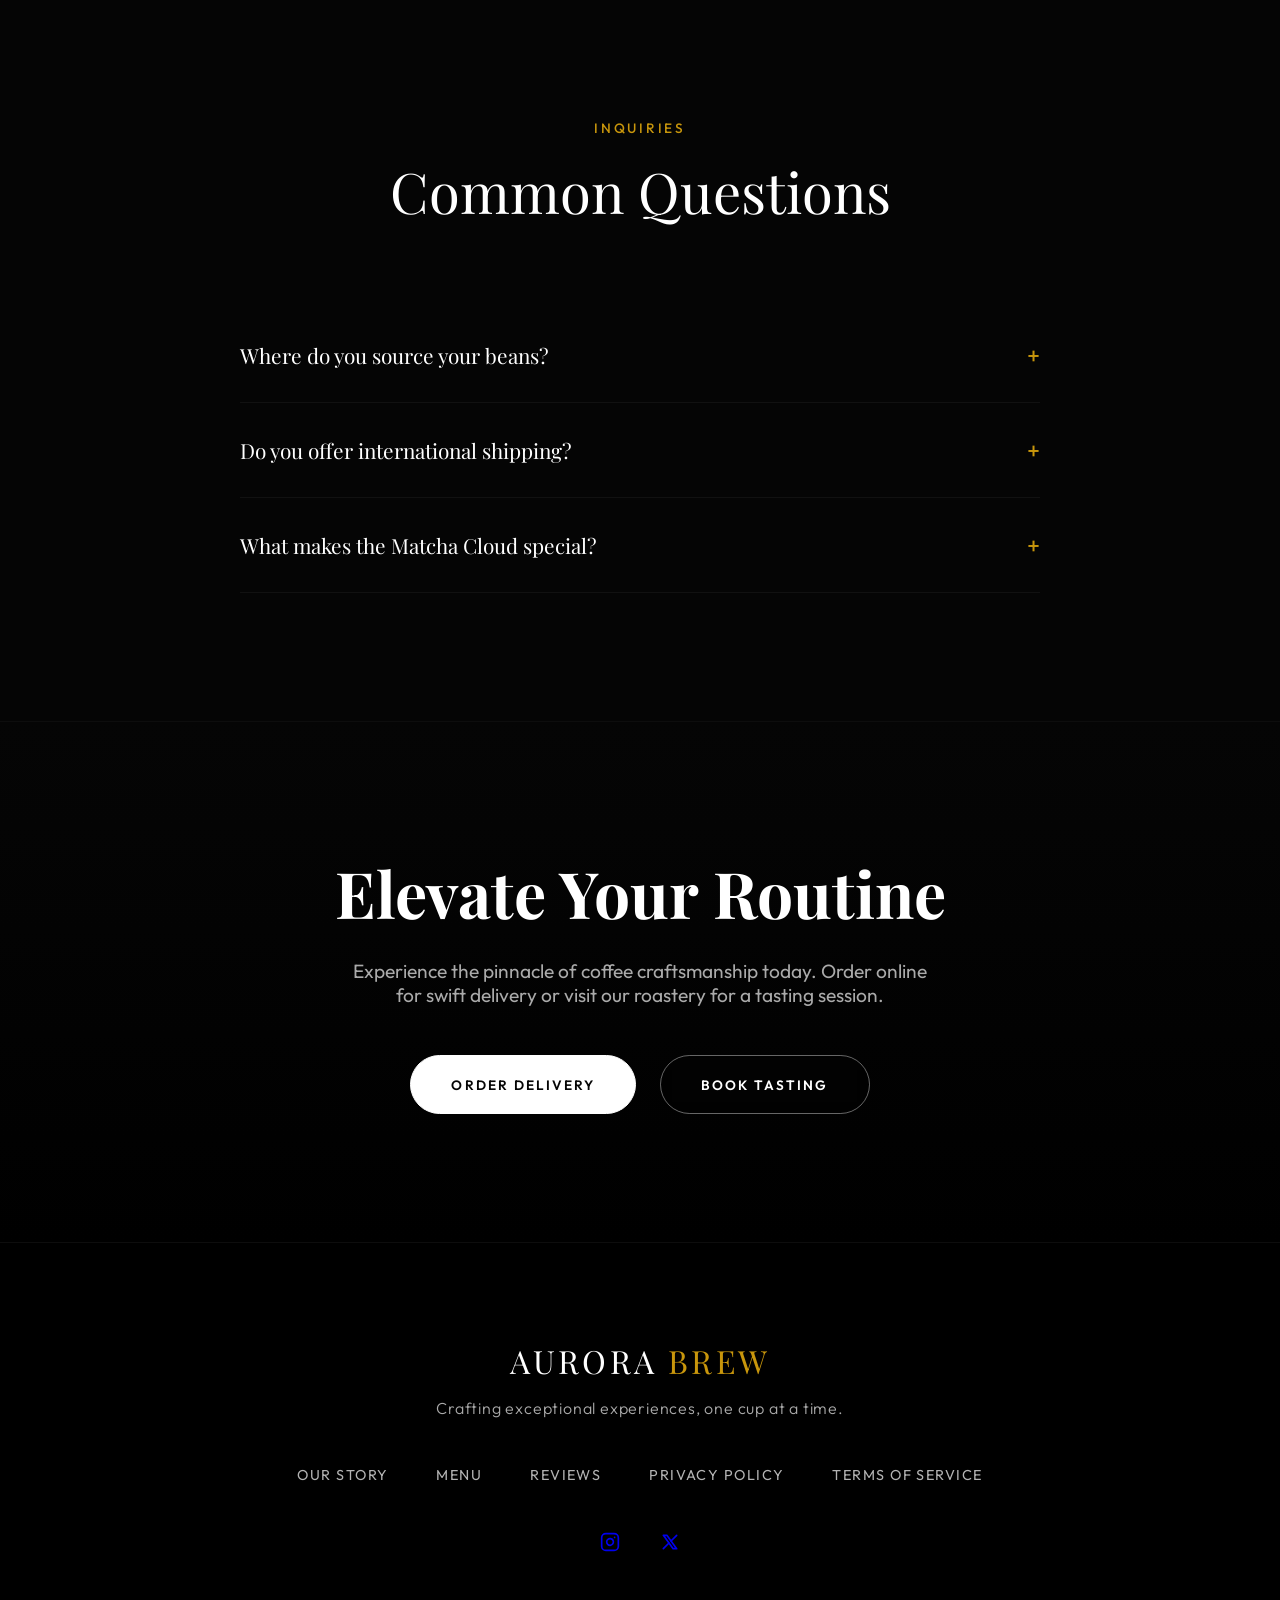
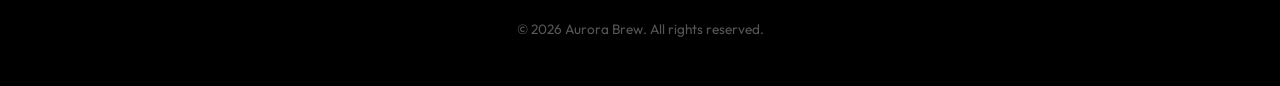
==== commit 5cc60953: "Added logo.png file" ====
--- a/Coffie-shop/index.html
+++ b/Coffie-shop/index.html
@@ -9,6 +9,8 @@
     <link
         href="https://fonts.googleapis.com/css2?family=Outfit:wght@300;400;500;600&family=Playfair+Display:ital,wght@0,400;0,600;0,700;1,400&display=swap"
         rel="stylesheet">
+    <link rel="icon" type="image/png" href="logo.png" sizes="32x32">
+    <link rel="apple-touch-icon" href="logo.png">
 
     <style>
         :root {
@@ -140,12 +142,22 @@
         }
 
         .nav-brand {
+            display: inline-flex;
+            align-items: center;
+            gap: 0.7rem;
             font-family: var(--font-heading);
             font-weight: 700;
             font-size: 1.4rem;
             letter-spacing: 0.15em;
             color: var(--text-main);
             text-decoration: none;
+        }
+
+        .nav-brand-logo {
+            width: 56px;
+            height: 56px;
+            object-fit: contain;
+            border-radius: 50%;
         }
 
         .nav-brand span {
@@ -943,6 +955,16 @@
         @media (max-width: 768px) {
             .navbar {
                 padding: 1.5rem 5%;
+            }
+
+            .nav-brand {
+                gap: 0.5rem;
+                font-size: 1.2rem;
+            }
+
+            .nav-brand-logo {
+                width: 46px;
+                height: 46px;
             }
 
             .nav-links {
@@ -1098,7 +1120,10 @@
 
     <!-- Navbar -->
     <nav class="navbar">
-        <a href="#" class="nav-brand">AURORA <span>BREW</span></a>
+        <a href="#" class="nav-brand">
+            <img src="logo.png" alt="Aurora Brew logo" class="nav-brand-logo">
+            AURORA <span>BREW</span>
+        </a>
         <div class="nav-right">
             <div class="nav-links">
                 <a href="#story">Our Story</a>
